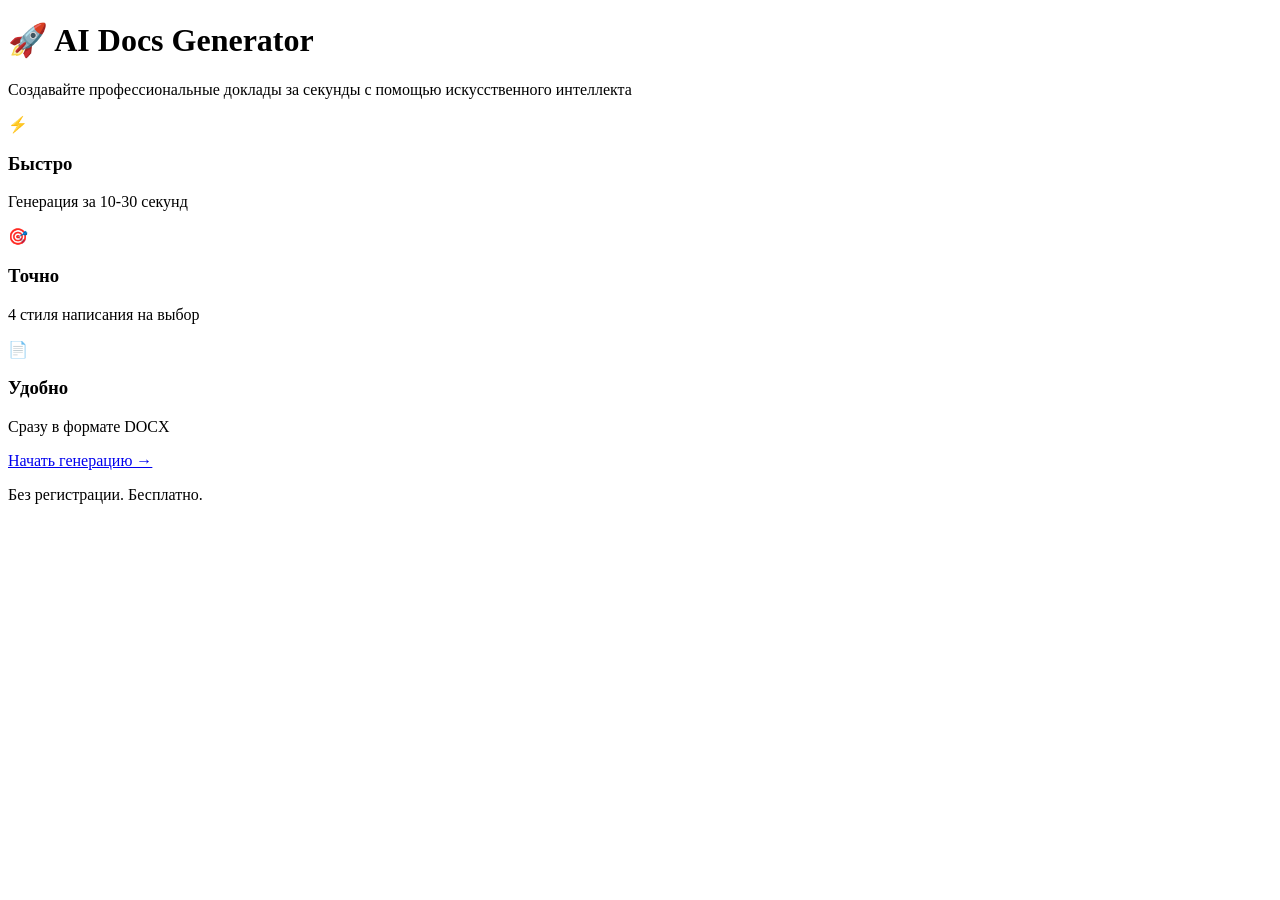
==== index.html @ 9369328e "Rename frontend/index.html to index.html" ====
<!-- frontend/index.html -->
<!DOCTYPE html>
<html lang="ru">
<head>
    <meta charset="UTF-8">
    <meta name="viewport" content="width=device-width, initial-scale=1.0">
    <title>AI Docs Generator</title>
    <link rel="stylesheet" href="css/style.css">
</head>
<body>
    <div class="landing">
        <div class="container">
            <h1>🚀 AI Docs Generator</h1>
            <p class="subtitle">Создавайте профессиональные доклады за секунды с помощью искусственного интеллекта</p>
            
            <div class="features">
                <div class="feature">
                    <span class="icon">⚡</span>
                    <h3>Быстро</h3>
                    <p>Генерация за 10-30 секунд</p>
                </div>
                <div class="feature">
                    <span class="icon">🎯</span>
                    <h3>Точно</h3>
                    <p>4 стиля написания на выбор</p>
                </div>
                <div class="feature">
                    <span class="icon">📄</span>
                    <h3>Удобно</h3>
                    <p>Сразу в формате DOCX</p>
                </div>
            </div>
            
            <a href="console.html" class="btn-primary">Начать генерацию →</a>
            
            <p class="note">Без регистрации. Бесплатно.</p>
        </div>
    </div>
</body>
</html>
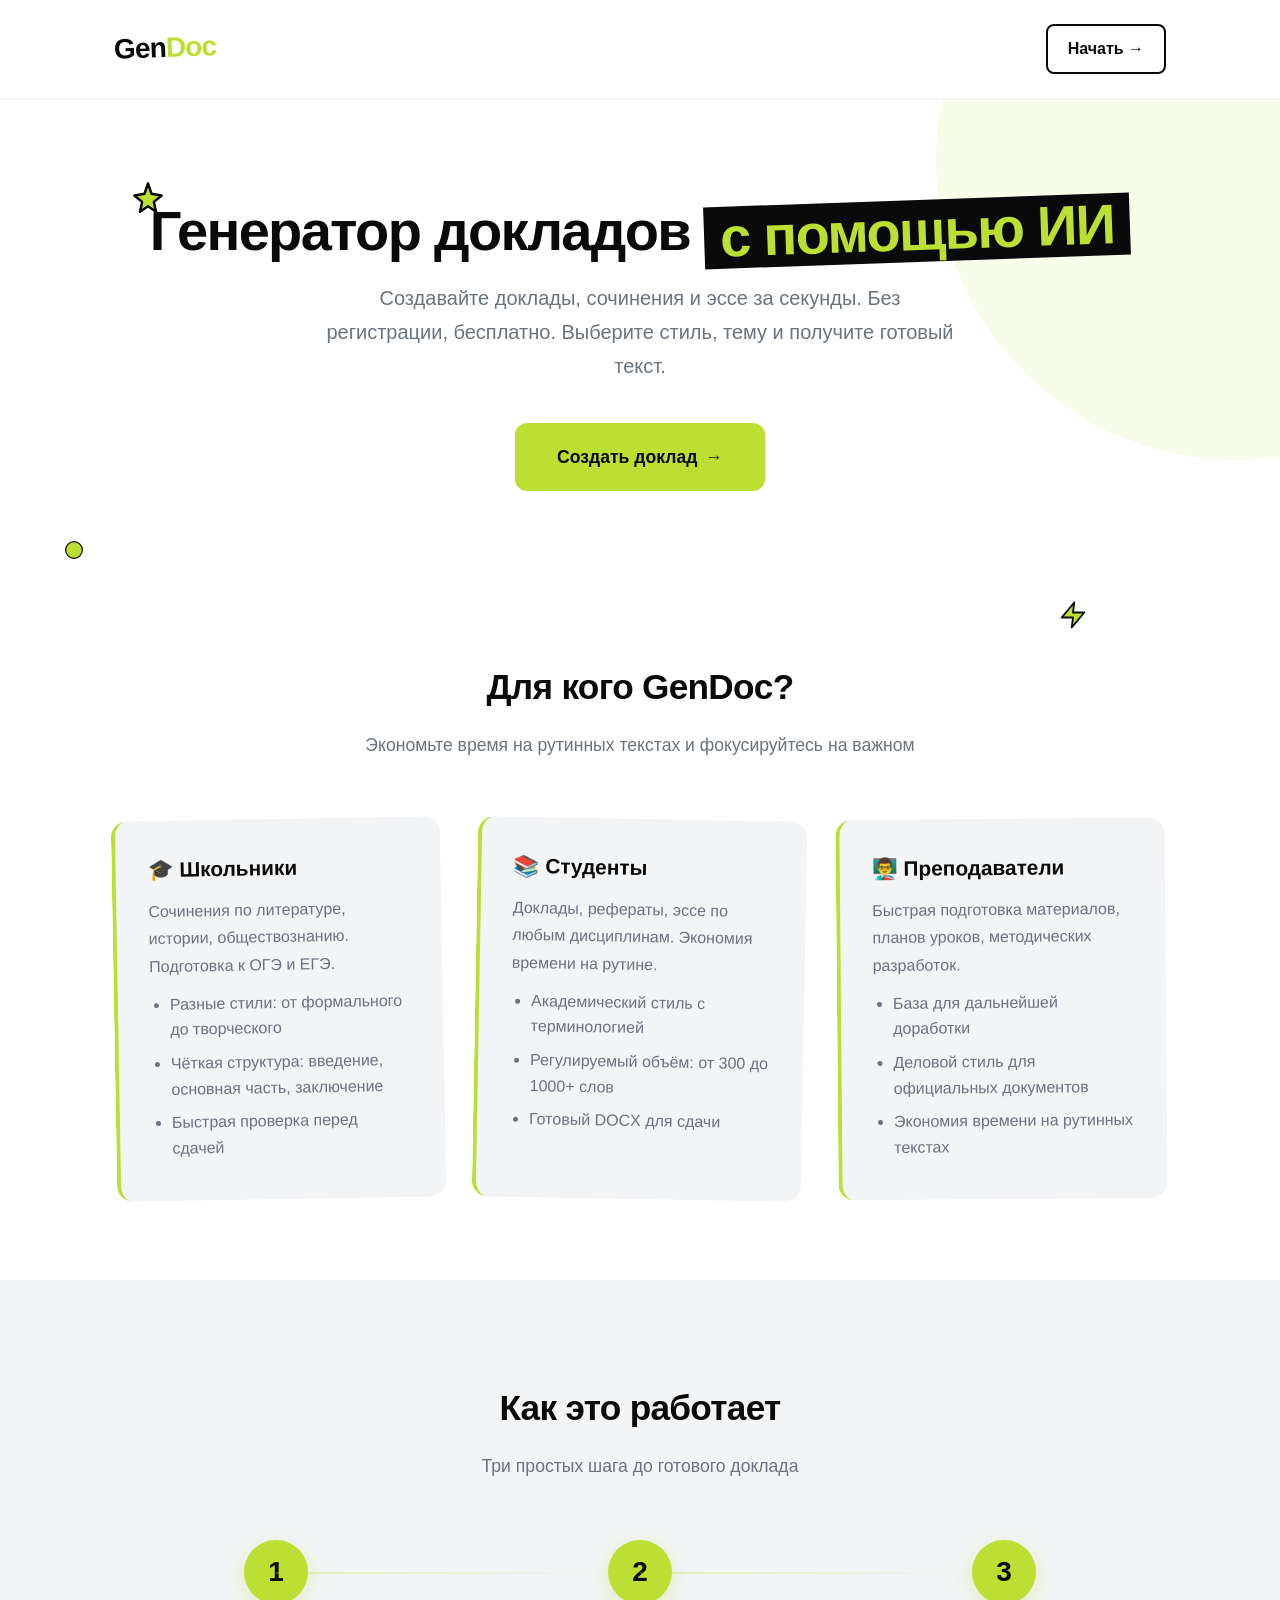
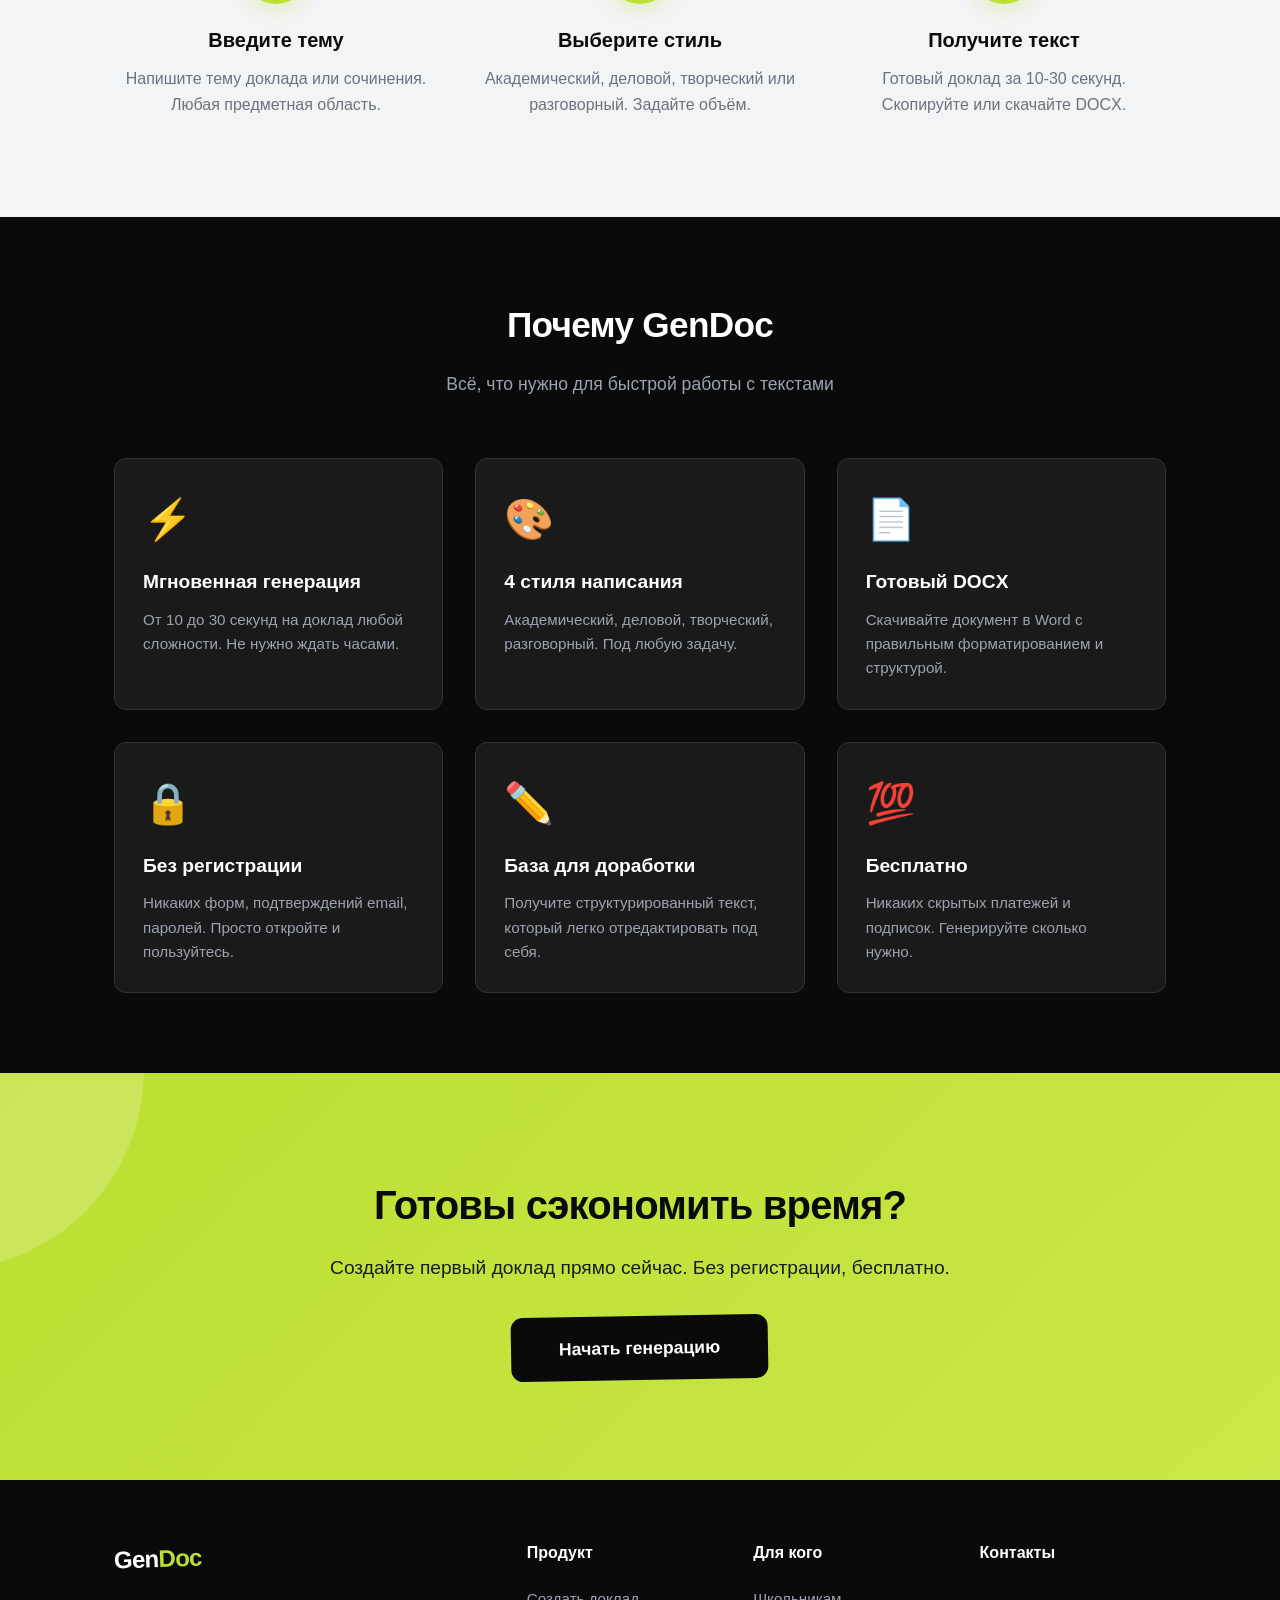
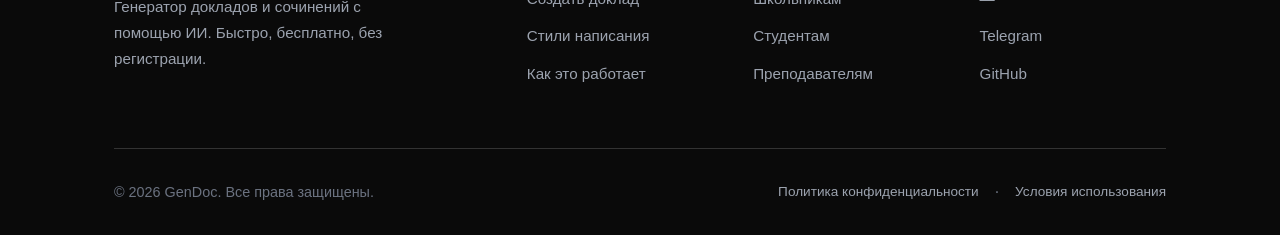
==== commit a9ea1559: "Update index.html" ====
--- a/index.html
+++ b/index.html
@@ -1,40 +1,790 @@
-<!-- frontend/index.html -->
 <!DOCTYPE html>
 <html lang="ru">
 <head>
-    <meta charset="UTF-8">
-    <meta name="viewport" content="width=device-width, initial-scale=1.0">
-    <title>AI Docs Generator</title>
-    <link rel="stylesheet" href="css/style.css">
+  <meta charset="UTF-8">
+  <meta name="viewport" content="width=device-width, initial-scale=1.0">
+  <title>GenDoc — Генератор докладов и сочинений</title>
+  <meta name="description" content="Создавайте доклады, сочинения и эссе за секунды с помощью ИИ. Без регистрации, бесплатно.">
+  <style>
+    :root {
+      --primary: #bbdf32;
+      --primary-dark: #a5c42a;
+      --black: #0a0a0a;
+      --dark: #1a1a1a;
+      --gray: #6b7280;
+      --light-gray: #f3f4f6;
+      --white: #ffffff;
+    }
+    * { margin: 0; padding: 0; box-sizing: border-box; }
+    html { scroll-behavior: smooth; }
+    body {
+      font-family: -apple-system, BlinkMacSystemFont, 'Segoe UI', Roboto, 'Helvetica Neue', Arial, sans-serif;
+      background: var(--white);
+      color: var(--black);
+      line-height: 1.6;
+      overflow-x: hidden;
+    }
+    .container { max-width: 1100px; margin: 0 auto; padding: 0 24px; }
+    
+    /* Animations */
+    @keyframes fadeInUp {
+      from { opacity: 0; transform: translateY(30px); }
+      to { opacity: 1; transform: translateY(0); }
+    }
+    @keyframes slideInLeft {
+      from { opacity: 0; transform: translateX(-50px); }
+      to { opacity: 1; transform: translateX(0); }
+    }
+    @keyframes slideInRight {
+      from { opacity: 0; transform: translateX(50px); }
+      to { opacity: 1; transform: translateX(0); }
+    }
+    @keyframes pulse {
+      0%, 100% { transform: scale(1); }
+      50% { transform: scale(1.05); }
+    }
+    @keyframes float {
+      0%, 100% { transform: translateY(0px) rotate(-2deg); }
+      50% { transform: translateY(-10px) rotate(2deg); }
+    }
+    @keyframes spinSlow {
+      from { transform: rotate(0deg); }
+      to { transform: rotate(360deg); }
+    }
+    
+    .animate-on-scroll {
+      opacity: 0;
+      transform: translateY(30px);
+      transition: all 0.6s ease-out;
+    }
+    .animate-on-scroll.visible {
+      opacity: 1;
+      transform: translateY(0);
+    }
+    
+    /* Header */
+    header { 
+      padding: 24px 0; 
+      border-bottom: 2px solid var(--light-gray);
+      position: sticky;
+      top: 0;
+      background: rgba(255,255,255,0.95);
+      backdrop-filter: blur(10px);
+      z-index: 100;
+      animation: fadeInUp 0.6s ease-out;
+    }
+    .header-content {
+      display: flex;
+      justify-content: space-between;
+      align-items: center;
+    }
+    .logo { 
+      font-size: 1.75rem; 
+      font-weight: 800; 
+      color: var(--black);
+      letter-spacing: -0.03em;
+      transform: rotate(-2deg);
+      display: inline-block;
+      transition: transform 0.3s ease;
+    }
+    .logo:hover {
+      transform: rotate(0deg) scale(1.05);
+    }
+    .logo span { 
+      color: var(--primary);
+      display: inline-block;
+      animation: float 3s ease-in-out infinite;
+    }
+    .start-link {
+      color: var(--black);
+      text-decoration: none;
+      font-weight: 600;
+      padding: 10px 20px;
+      border: 2px solid var(--black);
+      border-radius: 8px;
+      transition: all 0.3s ease;
+      position: relative;
+      overflow: hidden;
+    }
+    .start-link::before {
+      content: '';
+      position: absolute;
+      top: 0;
+      left: -100%;
+      width: 100%;
+      height: 100%;
+      background: var(--primary);
+      transition: left 0.3s ease;
+      z-index: -1;
+    }
+    .start-link:hover::before {
+      left: 0;
+    }
+    .start-link:hover {
+      border-color: var(--primary);
+      transform: translateY(-2px) rotate(1deg);
+    }
+    
+    /* Hero */
+    .hero {
+      padding: 100px 0 80px;
+      text-align: center;
+      position: relative;
+      overflow: hidden;
+    }
+    .hero::before {
+      content: '';
+      position: absolute;
+      top: -50%;
+      right: -20%;
+      width: 600px;
+      height: 600px;
+      background: var(--primary);
+      opacity: 0.1;
+      border-radius: 50%;
+      animation: float 6s ease-in-out infinite;
+    }
+    .hero h1 {
+      font-size: clamp(2.2rem, 6vw, 3.5rem);
+      font-weight: 800;
+      line-height: 1.1;
+      margin-bottom: 20px;
+      letter-spacing: -0.03em;
+      animation: fadeInUp 0.8s ease-out;
+    }
+    .hero h1 span {
+      display: inline-block;
+      color: var(--primary);
+      background: var(--black);
+      padding: 0 16px;
+      transform: rotate(-2deg);
+      animation: float 4s ease-in-out infinite;
+    }
+    .hero p {
+      font-size: 1.25rem;
+      color: var(--gray);
+      max-width: 640px;
+      margin: 0 auto 40px;
+      line-height: 1.7;
+      animation: fadeInUp 0.8s ease-out 0.2s both;
+    }
+    .btn-primary {
+      display: inline-block;
+      background: var(--primary);
+      color: var(--black);
+      padding: 18px 40px;
+      border-radius: 12px;
+      text-decoration: none;
+      font-weight: 700;
+      font-size: 1.1rem;
+      transition: all 0.3s ease;
+      border: 2px solid var(--primary);
+      position: relative;
+      overflow: hidden;
+      animation: fadeInUp 0.8s ease-out 0.4s both;
+    }
+    .btn-primary::after {
+      content: '→';
+      margin-left: 8px;
+      transition: transform 0.3s ease;
+      display: inline-block;
+    }
+    .btn-primary:hover::after {
+      transform: translateX(5px);
+    }
+    .btn-primary:hover {
+      background: var(--primary-dark);
+      transform: translateY(-3px) rotate(-1deg);
+      box-shadow: 0 12px 30px rgba(187, 223, 50, 0.4);
+    }
+    
+    /* SVG Decorations */
+    .svg-decoration {
+      position: absolute;
+      pointer-events: none;
+    }
+    .svg-star {
+      top: 20%;
+      left: 10%;
+      width: 40px;
+      height: 40px;
+      animation: spinSlow 20s linear infinite;
+    }
+    .svg-bolt {
+      bottom: 30%;
+      right: 15%;
+      width: 30px;
+      height: 30px;
+      animation: float 3s ease-in-out infinite;
+    }
+    .svg-circle {
+      top: 60%;
+      left: 5%;
+      width: 20px;
+      height: 20px;
+      animation: pulse 2s ease-in-out infinite;
+    }
+    
+    /* About Section */
+    .about {
+      padding: 80px 0;
+      background: var(--white);
+    }
+    .section-title {
+      font-size: 2.2rem;
+      font-weight: 700;
+      text-align: center;
+      margin-bottom: 16px;
+      letter-spacing: -0.02em;
+    }
+    .section-subtitle {
+      text-align: center;
+      color: var(--gray);
+      font-size: 1.1rem;
+      max-width: 600px;
+      margin: 0 auto 60px;
+    }
+    .about-grid {
+      display: grid;
+      grid-template-columns: repeat(auto-fit, minmax(300px, 1fr));
+      gap: 32px;
+    }
+    .about-card {
+      background: var(--light-gray);
+      padding: 32px;
+      border-radius: 16px;
+      border-left: 4px solid var(--primary);
+      transition: all 0.3s ease;
+      position: relative;
+    }
+    .about-card:nth-child(1) { transform: rotate(-1deg); }
+    .about-card:nth-child(2) { transform: rotate(1deg); }
+    .about-card:nth-child(3) { transform: rotate(-0.5deg); }
+    .about-card:hover {
+      transform: rotate(0deg) translateY(-8px);
+      box-shadow: 0 15px 40px rgba(0,0,0,0.1);
+    }
+    .about-card h3 {
+      font-size: 1.3rem;
+      margin-bottom: 12px;
+      font-weight: 700;
+    }
+    .about-card p {
+      color: var(--gray);
+      line-height: 1.7;
+    }
+    .about-card ul {
+      margin-top: 12px;
+      padding-left: 20px;
+      color: var(--gray);
+    }
+    .about-card li {
+      margin-bottom: 8px;
+    }
+    
+    /* How it works */
+    .how-it-works {
+      padding: 100px 0;
+      background: var(--light-gray);
+      position: relative;
+    }
+    .steps {
+      display: grid;
+      grid-template-columns: repeat(auto-fit, minmax(250px, 1fr));
+      gap: 40px;
+      margin-top: 60px;
+    }
+    .step {
+      text-align: center;
+      position: relative;
+      transition: transform 0.3s ease;
+    }
+    .step:hover {
+      transform: translateY(-10px) rotate(1deg);
+    }
+    .step-number {
+      width: 64px;
+      height: 64px;
+      background: var(--primary);
+      color: var(--black);
+      border-radius: 50%;
+      display: flex;
+      align-items: center;
+      justify-content: center;
+      font-size: 1.75rem;
+      font-weight: 800;
+      margin: 0 auto 20px;
+      transition: all 0.3s ease;
+      box-shadow: 0 5px 20px rgba(187, 223, 50, 0.3);
+    }
+    .step:hover .step-number {
+      transform: scale(1.1) rotate(-5deg);
+      box-shadow: 0 8px 30px rgba(187, 223, 50, 0.5);
+    }
+    .step h3 {
+      font-size: 1.25rem;
+      margin-bottom: 10px;
+      font-weight: 700;
+    }
+    .step p {
+      color: var(--gray);
+      line-height: 1.6;
+    }
+    .step-connector {
+      position: absolute;
+      top: 32px;
+      right: -50%;
+      width: 100%;
+      height: 2px;
+      background: linear-gradient(90deg, var(--primary), transparent);
+      opacity: 0.3;
+    }
+    @media (max-width: 768px) {
+      .step-connector { display: none; }
+    }
+    
+    /* Features */
+    .features {
+      padding: 80px 0;
+      background: var(--black);
+      color: var(--white);
+    }
+    .features .section-title {
+      color: var(--white);
+    }
+    .features .section-subtitle {
+      color: #9ca3af;
+    }
+    .features-grid {
+      display: grid;
+      grid-template-columns: repeat(auto-fit, minmax(280px, 1fr));
+      gap: 32px;
+      margin-top: 60px;
+    }
+    .feature-item {
+      padding: 28px;
+      background: var(--dark);
+      border-radius: 12px;
+      border: 1px solid #333;
+      transition: all 0.3s ease;
+      position: relative;
+      overflow: hidden;
+    }
+    .feature-item::before {
+      content: '';
+      position: absolute;
+      top: 0;
+      left: 0;
+      width: 100%;
+      height: 3px;
+      background: var(--primary);
+      transform: scaleX(0);
+      transition: transform 0.3s ease;
+    }
+    .feature-item:hover::before {
+      transform: scaleX(1);
+    }
+    .feature-item:hover {
+      transform: translateY(-5px) rotate(-1deg);
+      border-color: var(--primary);
+    }
+    .feature-icon {
+      font-size: 2.5rem;
+      margin-bottom: 16px;
+      display: inline-block;
+      transition: transform 0.3s ease;
+    }
+    .feature-item:hover .feature-icon {
+      transform: scale(1.2) rotate(10deg);
+    }
+    .feature-item h3 {
+      font-size: 1.2rem;
+      margin-bottom: 10px;
+      font-weight: 700;
+    }
+    .feature-item p {
+      color: #9ca3af;
+      line-height: 1.6;
+      font-size: 0.95rem;
+    }
+    
+    /* CTA Section */
+    .cta {
+      padding: 100px 0;
+      text-align: center;
+      background: linear-gradient(135deg, var(--primary) 0%, #c9e847 100%);
+      position: relative;
+      overflow: hidden;
+    }
+    .cta::before {
+      content: '';
+      position: absolute;
+      top: -50%;
+      left: -20%;
+      width: 400px;
+      height: 400px;
+      background: rgba(255,255,255,0.2);
+      border-radius: 50%;
+      animation: float 8s ease-in-out infinite;
+    }
+    .cta h2 {
+      font-size: 2.5rem;
+      font-weight: 800;
+      margin-bottom: 16px;
+      letter-spacing: -0.02em;
+      position: relative;
+      z-index: 1;
+    }
+    .cta p {
+      font-size: 1.2rem;
+      margin-bottom: 32px;
+      color: var(--dark);
+      font-weight: 500;
+      position: relative;
+      z-index: 1;
+    }
+    .btn-black {
+      display: inline-block;
+      background: var(--black);
+      color: var(--white);
+      padding: 18px 48px;
+      border-radius: 12px;
+      text-decoration: none;
+      font-weight: 700;
+      font-size: 1.1rem;
+      transition: all 0.3s ease;
+      position: relative;
+      z-index: 1;
+      transform: rotate(-1deg);
+    }
+    .btn-black:hover {
+      transform: translateY(-3px) rotate(1deg) scale(1.05);
+      box-shadow: 0 12px 30px rgba(0,0,0,0.3);
+    }
+    
+    /* Footer */
+    .footer-extended {
+      background: var(--black);
+      color: var(--white);
+      padding: 60px 0 30px;
+    }
+    .footer-grid {
+      display: grid;
+      grid-template-columns: 2fr 1fr 1fr 1fr;
+      gap: 40px;
+      margin-bottom: 50px;
+    }
+    .footer-brand .logo {
+      color: var(--white);
+      font-size: 1.5rem;
+      margin-bottom: 16px;
+      display: inline-block;
+      transform: rotate(-2deg);
+    }
+    .footer-brand p {
+      color: #9ca3af;
+      font-size: 0.95rem;
+      line-height: 1.7;
+      max-width: 300px;
+    }
+    .footer-links h4 {
+      color: var(--white);
+      font-size: 1rem;
+      font-weight: 600;
+      margin-bottom: 20px;
+    }
+    .footer-links ul {
+      list-style: none;
+      padding: 0;
+    }
+    .footer-links li {
+      margin-bottom: 12px;
+    }
+    .footer-links a {
+      color: #9ca3af;
+      text-decoration: none;
+      font-size: 0.95rem;
+      transition: all 0.2s ease;
+      display: inline-block;
+    }
+    .footer-links a:hover {
+      color: var(--primary);
+      transform: translateX(5px);
+    }
+    .footer-bottom {
+      border-top: 1px solid #333;
+      padding-top: 30px;
+      display: flex;
+      justify-content: space-between;
+      align-items: center;
+      flex-wrap: wrap;
+      gap: 20px;
+    }
+    .footer-bottom p {
+      color: #6b7280;
+      font-size: 0.9rem;
+    }
+    .footer-legal {
+      display: flex;
+      gap: 16px;
+      align-items: center;
+    }
+    .footer-legal a {
+      color: #9ca3af;
+      text-decoration: none;
+      font-size: 0.85rem;
+      transition: color 0.2s;
+    }
+    .footer-legal a:hover {
+      color: var(--primary);
+    }
+    .footer-legal span {
+      color: #6b7280;
+    }
+    
+    @media (max-width: 768px) {
+      .hero { padding: 60px 0 50px; }
+      .about, .how-it-works, .features, .cta { padding: 60px 0; }
+      .section-title { font-size: 1.8rem; }
+      .steps { gap: 32px; }
+      .footer-grid {
+        grid-template-columns: 1fr 1fr;
+        gap: 30px;
+      }
+      .footer-brand {
+        grid-column: 1 / -1;
+      }
+      .footer-bottom {
+        flex-direction: column;
+        text-align: center;
+      }
+      .svg-decoration { display: none; }
+    }
+    
+    @media (max-width: 480px) {
+      .footer-grid {
+        grid-template-columns: 1fr;
+      }
+    }
+  </style>
 </head>
 <body>
-    <div class="landing">
-        <div class="container">
-            <h1>🚀 AI Docs Generator</h1>
-            <p class="subtitle">Создавайте профессиональные доклады за секунды с помощью искусственного интеллекта</p>
-            
-            <div class="features">
-                <div class="feature">
-                    <span class="icon">⚡</span>
-                    <h3>Быстро</h3>
-                    <p>Генерация за 10-30 секунд</p>
-                </div>
-                <div class="feature">
-                    <span class="icon">🎯</span>
-                    <h3>Точно</h3>
-                    <p>4 стиля написания на выбор</p>
-                </div>
-                <div class="feature">
-                    <span class="icon">📄</span>
-                    <h3>Удобно</h3>
-                    <p>Сразу в формате DOCX</p>
-                </div>
-            </div>
-            
-            <a href="console.html" class="btn-primary">Начать генерацию →</a>
-            
-            <p class="note">Без регистрации. Бесплатно.</p>
-        </div>
+  <!-- SVG Decorations -->
+  <svg class="svg-decoration svg-star" viewBox="0 0 24 24" fill="none" xmlns="http://www.w3.org/2000/svg">
+    <path d="M12 2L14.09 8.26L20.18 9.27L15.54 13.14L16.82 19.02L12 15.77L7.18 19.02L8.46 13.14L3.82 9.27L9.91 8.26L12 2Z" fill="var(--primary)" stroke="var(--black)" stroke-width="1.5" stroke-linejoin="round"/>
+  </svg>
+  
+  <svg class="svg-decoration svg-bolt" viewBox="0 0 24 24" fill="none" xmlns="http://www.w3.org/2000/svg">
+    <path d="M13 2L3 14H12L11 22L21 10H12L13 2Z" fill="var(--primary)" stroke="var(--black)" stroke-width="1.5" stroke-linejoin="round"/>
+  </svg>
+  
+  <svg class="svg-decoration svg-circle" viewBox="0 0 24 24" fill="none" xmlns="http://www.w3.org/2000/svg">
+    <circle cx="12" cy="12" r="10" fill="var(--primary)" stroke="var(--black)" stroke-width="1.5"/>
+  </svg>
+
+  <header>
+    <div class="container">
+      <div class="header-content">
+        <div class="logo">Gen<span>Doc</span></div>
+        <a href="/console" class="start-link">Начать →</a>
+      </div>
     </div>
+  </header>
+
+  <section class="hero">
+    <div class="container">
+      <h1>Генератор докладов <span>с помощью ИИ</span></h1>
+      <p>Создавайте доклады, сочинения и эссе за секунды. Без регистрации, бесплатно. Выберите стиль, тему и получите готовый текст.</p>
+      <a href="console.html" class="btn-primary">Создать доклад</a>
+    </div>
+  </section>
+
+  <section class="about">
+    <div class="container">
+      <h2 class="section-title animate-on-scroll">Для кого GenDoc?</h2>
+      <p class="section-subtitle animate-on-scroll">Экономьте время на рутинных текстах и фокусируйтесь на важном</p>
+      
+      <div class="about-grid">
+        <div class="about-card animate-on-scroll">
+          <h3>🎓 Школьники</h3>
+          <p>Сочинения по литературе, истории, обществознанию. Подготовка к ОГЭ и ЕГЭ.</p>
+          <ul>
+            <li>Разные стили: от формального до творческого</li>
+            <li>Чёткая структура: введение, основная часть, заключение</li>
+            <li>Быстрая проверка перед сдачей</li>
+          </ul>
+        </div>
+        
+        <div class="about-card animate-on-scroll">
+          <h3>📚 Студенты</h3>
+          <p>Доклады, рефераты, эссе по любым дисциплинам. Экономия времени на рутине.</p>
+          <ul>
+            <li>Академический стиль с терминологией</li>
+            <li>Регулируемый объём: от 300 до 1000+ слов</li>
+            <li>Готовый DOCX для сдачи</li>
+          </ul>
+        </div>
+        
+        <div class="about-card animate-on-scroll">
+          <h3>👨‍🏫 Преподаватели</h3>
+          <p>Быстрая подготовка материалов, планов уроков, методических разработок.</p>
+          <ul>
+            <li>База для дальнейшей доработки</li>
+            <li>Деловой стиль для официальных документов</li>
+            <li>Экономия времени на рутинных текстах</li>
+          </ul>
+        </div>
+      </div>
+    </div>
+  </section>
+
+  <section class="how-it-works">
+    <div class="container">
+      <h2 class="section-title animate-on-scroll">Как это работает</h2>
+      <p class="section-subtitle animate-on-scroll">Три простых шага до готового доклада</p>
+      
+      <div class="steps">
+        <div class="step animate-on-scroll">
+          <div class="step-number">1</div>
+          <h3>Введите тему</h3>
+          <p>Напишите тему доклада или сочинения. Любая предметная область.</p>
+          <div class="step-connector"></div>
+        </div>
+        
+        <div class="step animate-on-scroll">
+          <div class="step-number">2</div>
+          <h3>Выберите стиль</h3>
+          <p>Академический, деловой, творческий или разговорный. Задайте объём.</p>
+          <div class="step-connector"></div>
+        </div>
+        
+        <div class="step animate-on-scroll">
+          <div class="step-number">3</div>
+          <h3>Получите текст</h3>
+          <p>Готовый доклад за 10-30 секунд. Скопируйте или скачайте DOCX.</p>
+        </div>
+      </div>
+    </div>
+  </section>
+
+  <section class="features">
+    <div class="container">
+      <h2 class="section-title animate-on-scroll">Почему GenDoc</h2>
+      <p class="section-subtitle animate-on-scroll">Всё, что нужно для быстрой работы с текстами</p>
+      
+      <div class="features-grid">
+        <div class="feature-item animate-on-scroll">
+          <div class="feature-icon">⚡</div>
+          <h3>Мгновенная генерация</h3>
+          <p>От 10 до 30 секунд на доклад любой сложности. Не нужно ждать часами.</p>
+        </div>
+        
+        <div class="feature-item animate-on-scroll">
+          <div class="feature-icon">🎨</div>
+          <h3>4 стиля написания</h3>
+          <p>Академический, деловой, творческий, разговорный. Под любую задачу.</p>
+        </div>
+        
+        <div class="feature-item animate-on-scroll">
+          <div class="feature-icon">📄</div>
+          <h3>Готовый DOCX</h3>
+          <p>Скачивайте документ в Word с правильным форматированием и структурой.</p>
+        </div>
+        
+        <div class="feature-item animate-on-scroll">
+          <div class="feature-icon">🔒</div>
+          <h3>Без регистрации</h3>
+          <p>Никаких форм, подтверждений email, паролей. Просто откройте и пользуйтесь.</p>
+        </div>
+        
+        <div class="feature-item animate-on-scroll">
+          <div class="feature-icon">✏️</div>
+          <h3>База для доработки</h3>
+          <p>Получите структурированный текст, который легко отредактировать под себя.</p>
+        </div>
+        
+        <div class="feature-item animate-on-scroll">
+          <div class="feature-icon">💯</div>
+          <h3>Бесплатно</h3>
+          <p>Никаких скрытых платежей и подписок. Генерируйте сколько нужно.</p>
+        </div>
+      </div>
+    </div>
+  </section>
+
+  <section class="cta">
+    <div class="container">
+      <h2>Готовы сэкономить время?</h2>
+      <p>Создайте первый доклад прямо сейчас. Без регистрации, бесплатно.</p>
+      <a href="/console" class="btn-black">Начать генерацию</a>
+    </div>
+  </section>
+
+  <footer class="footer-extended">
+    <div class="container">
+      <div class="footer-grid">
+        <div class="footer-brand">
+          <div class="logo">Gen<span>Doc</span></div>
+          <p>Генератор докладов и сочинений с помощью ИИ. Быстро, бесплатно, без регистрации.</p>
+        </div>
+        
+        <div class="footer-links">
+          <h4>Продукт</h4>
+          <ul>
+            <li><a href="console.html">Создать доклад</a></li>
+            <li><a href="#styles">Стили написания</a></li>
+            <li><a href="#how">Как это работает</a></li>
+          </ul>
+        </div>
+        
+        <div class="footer-links">
+          <h4>Для кого</h4>
+          <ul>
+            <li><a href="#students">Школьникам</a></li>
+            <li><a href="#students">Студентам</a></li>
+            <li><a href="#teachers">Преподавателям</a></li>
+          </ul>
+        </div>
+        
+        <div class="footer-links">
+          <h4>Контакты</h4>
+          <ul>
+            <li><a href="mailto:">—</a></li>
+            <li><a href="" target="_blank">Telegram</a></li>
+            <li><a href="" target="_blank">GitHub</a></li>
+          </ul>
+        </div>
+      </div>
+      
+      <div class="footer-bottom">
+        <p>© 2026 GenDoc. Все права защищены.</p>
+        <div class="footer-legal">
+          <a href="#">Политика конфиденциальности</a>
+          <span>·</span>
+          <a href="#">Условия использования</a>
+        </div>
+      </div>
+    </div>
+  </footer>
+
+  <script>
+    // Scroll animations
+    const observerOptions = {
+      threshold: 0.1,
+      rootMargin: '0px 0px -50px 0px'
+    };
+
+    const observer = new IntersectionObserver((entries) => {
+      entries.forEach(entry => {
+        if (entry.isIntersecting) {
+          entry.target.classList.add('visible');
+        }
+      });
+    }, observerOptions);
+
+    document.querySelectorAll('.animate-on-scroll').forEach(el => {
+      observer.observe(el);
+    });
+  </script>
 </body>
 </html>
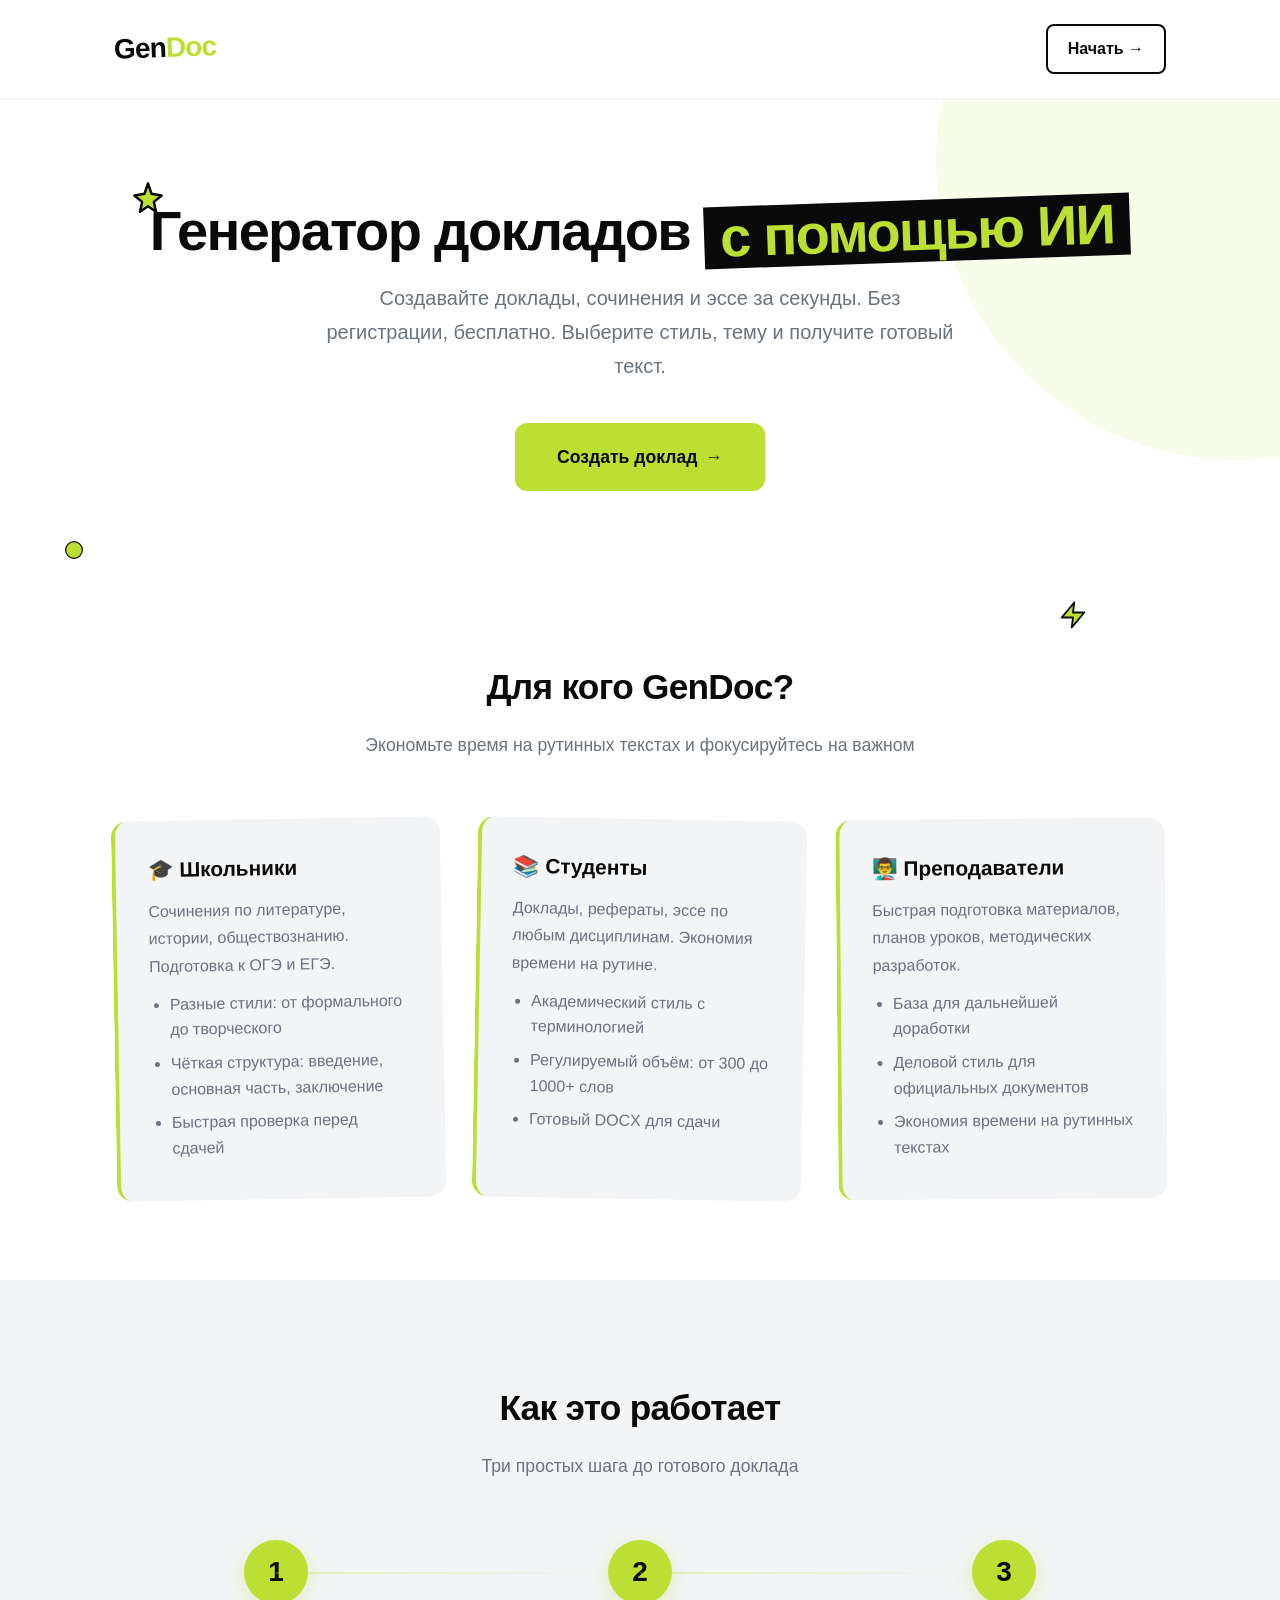
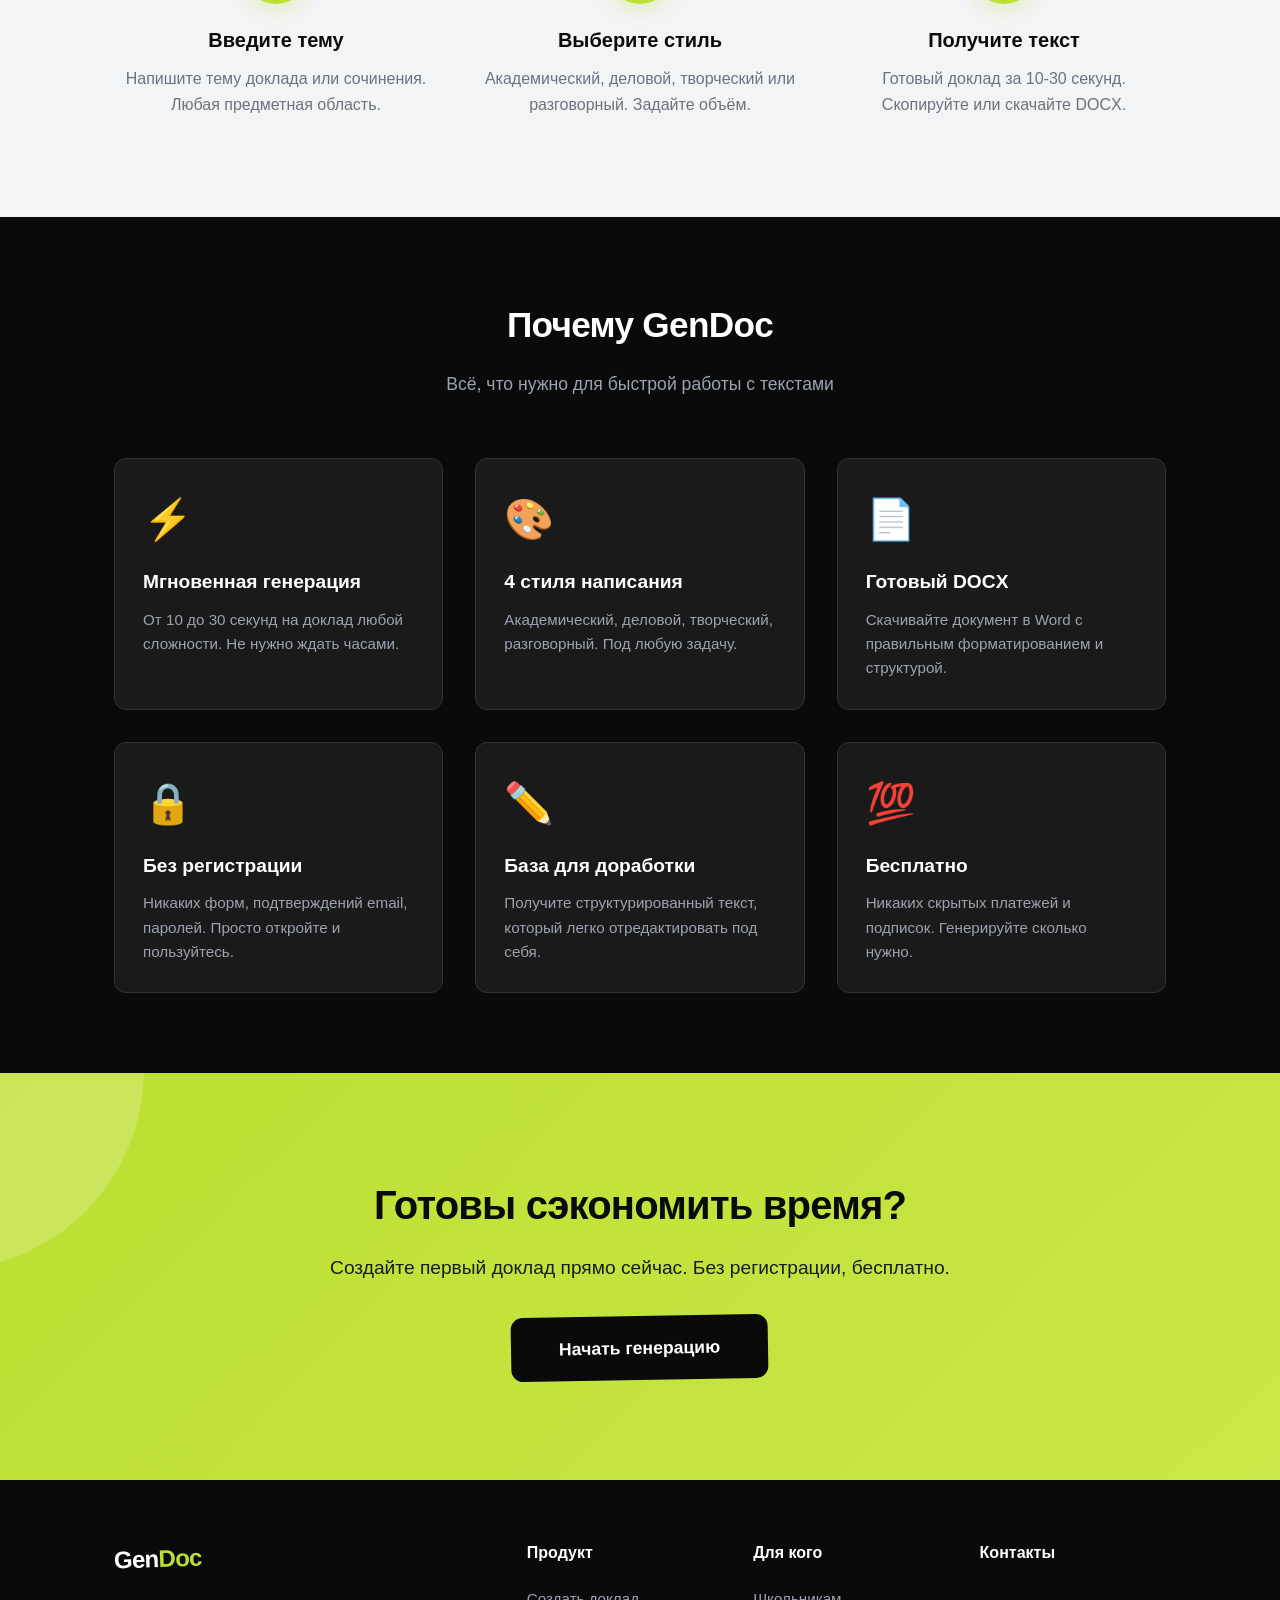
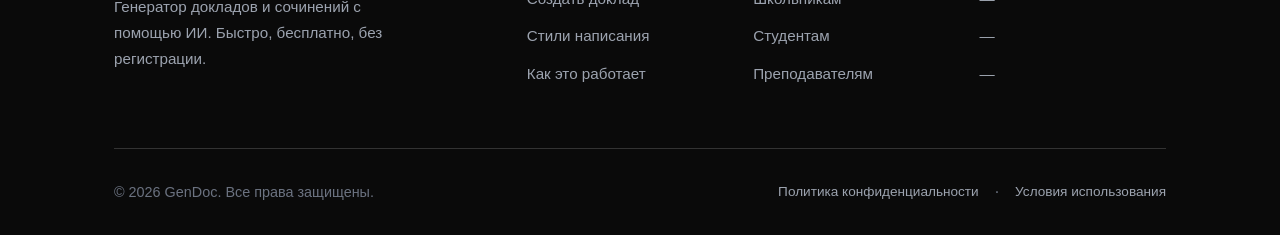
==== commit 2e232507: "Update index.html" ====
--- a/index.html
+++ b/index.html
@@ -586,7 +586,7 @@
     <div class="container">
       <div class="header-content">
         <div class="logo">Gen<span>Doc</span></div>
-        <a href="/console" class="start-link">Начать →</a>
+        <a href="console/index.html" class="start-link">Начать →</a>
       </div>
     </div>
   </header>
@@ -595,7 +595,7 @@
     <div class="container">
       <h1>Генератор докладов <span>с помощью ИИ</span></h1>
       <p>Создавайте доклады, сочинения и эссе за секунды. Без регистрации, бесплатно. Выберите стиль, тему и получите готовый текст.</p>
-      <a href="console.html" class="btn-primary">Создать доклад</a>
+      <a href="console/index.html" class="btn-primary">Создать доклад</a>
     </div>
   </section>
 
@@ -716,7 +716,7 @@
     <div class="container">
       <h2>Готовы сэкономить время?</h2>
       <p>Создайте первый доклад прямо сейчас. Без регистрации, бесплатно.</p>
-      <a href="/console" class="btn-black">Начать генерацию</a>
+      <a href="console/index.html" class="btn-black">Начать генерацию</a>
     </div>
   </section>
 
@@ -731,27 +731,27 @@
         <div class="footer-links">
           <h4>Продукт</h4>
           <ul>
-            <li><a href="console.html">Создать доклад</a></li>
-            <li><a href="#styles">Стили написания</a></li>
-            <li><a href="#how">Как это работает</a></li>
+            <li><a href="console/index.html">Создать доклад</a></li>
+            <li><a href="#">Стили написания</a></li>
+            <li><a href="#">Как это работает</a></li>
           </ul>
         </div>
         
         <div class="footer-links">
           <h4>Для кого</h4>
           <ul>
-            <li><a href="#students">Школьникам</a></li>
-            <li><a href="#students">Студентам</a></li>
-            <li><a href="#teachers">Преподавателям</a></li>
+            <li><a href="#">Школьникам</a></li>
+            <li><a href="#">Студентам</a></li>
+            <li><a href="#">Преподавателям</a></li>
           </ul>
         </div>
         
         <div class="footer-links">
           <h4>Контакты</h4>
           <ul>
-            <li><a href="mailto:">—</a></li>
-            <li><a href="" target="_blank">Telegram</a></li>
-            <li><a href="" target="_blank">GitHub</a></li>
+            <li><a href="#">—</a></li>
+            <li><a href="#">—</a></li>
+            <li><a href="#">—</a></li>
           </ul>
         </div>
       </div>
